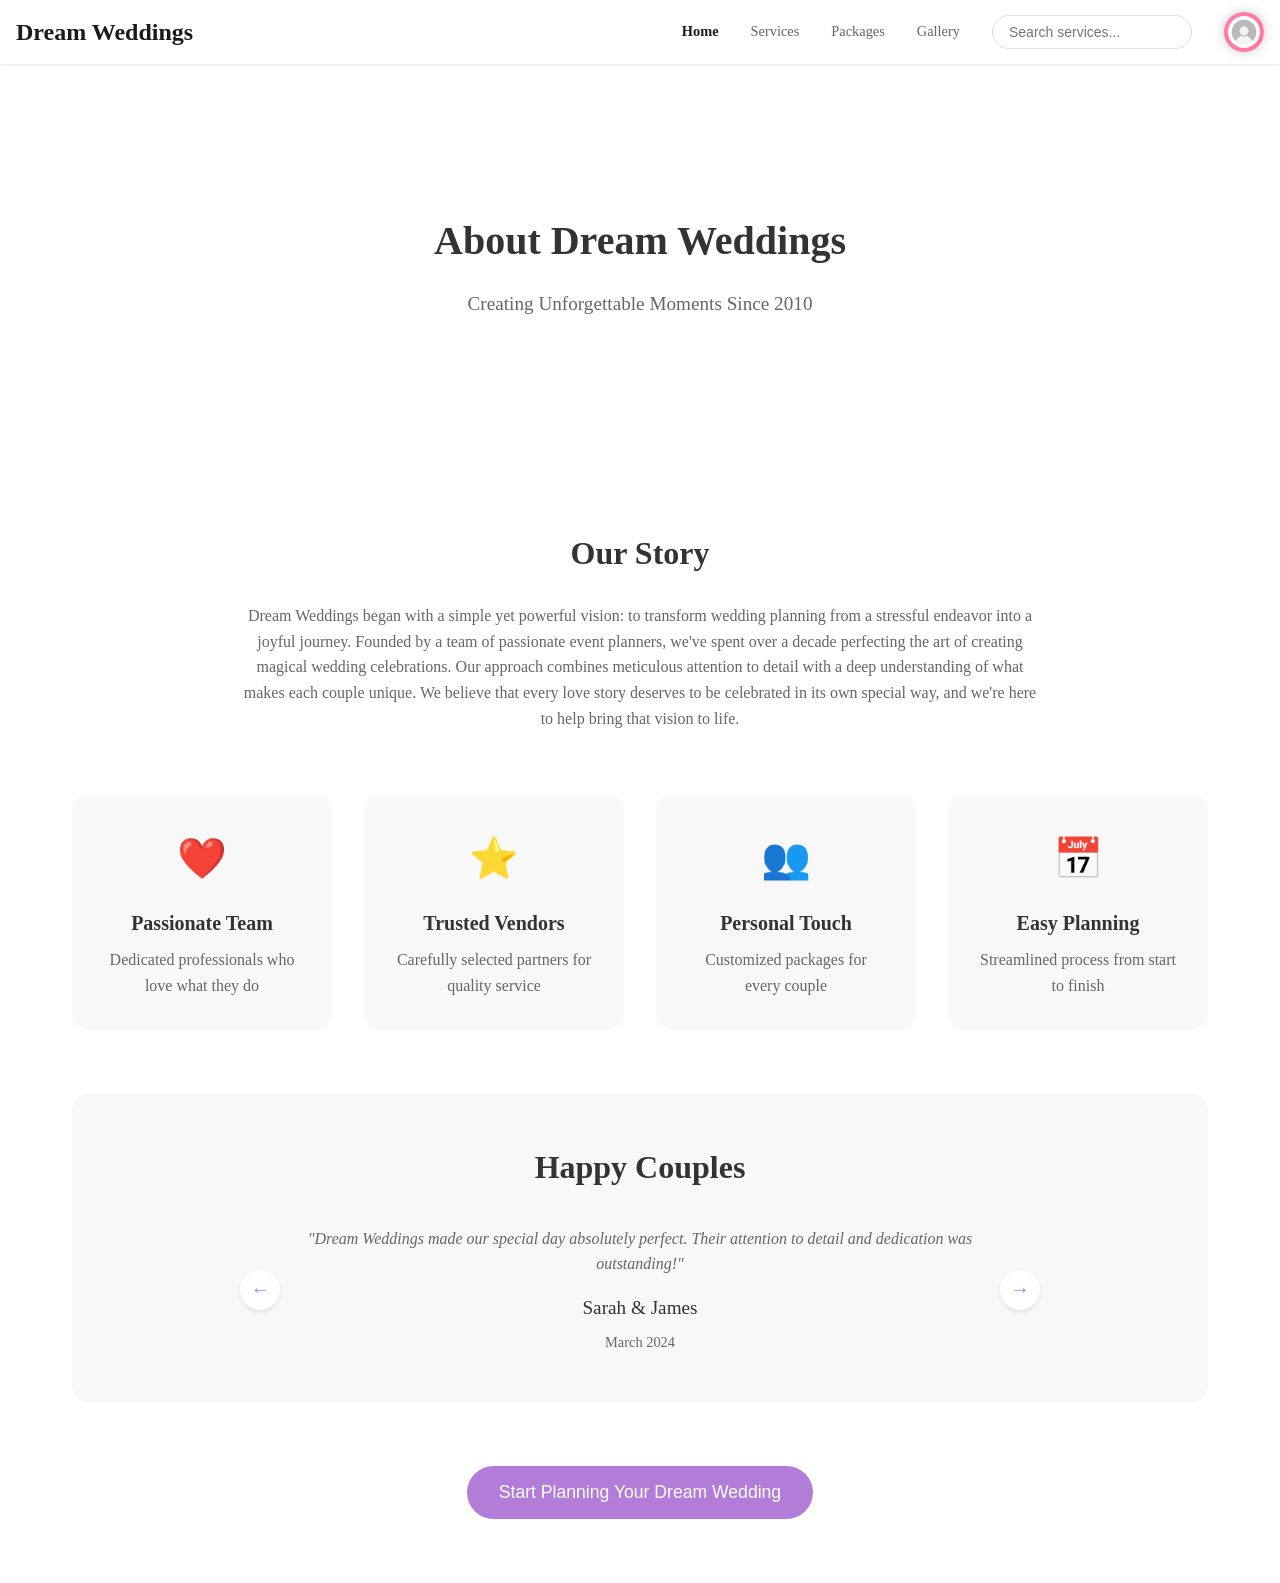
==== CGP/target/CGP-1.0-SNAPSHOT/footer/Aboutus.html @ bc4eb25f "add footer add new pages for footer part." ====
<!DOCTYPE html>
<html lang="en">
    <head>
        <meta charset="UTF-8" />
        <meta name="viewport" content="width=device-width, initial-scale=1.0" />
        <title>About Us - Dream Weddings</title>
        <link rel="stylesheet" href="about.css">
    </head>
    <body>
        <nav class="navbar">
            <div class="nav-container">
                <h1 class="logo">Dream Weddings</h1>
                <div class="nav-links">
                    <a href="../index.html" class="nav-link active">Home</a>
                    <a href="#services" class="nav-link">Services</a>
                    <a href="../packages.html" class="nav-link">Packages</a>
                    <a href="#" class="nav-link">Gallery</a>
                    <div class="search-container">
                        <input type="text" placeholder="Search services..." class="search-input">
                        <i class="lucide lucide-search search-icon"></i>
                    </div>
                    <div class="profile-icon">
                        <img src="[data-uri]" alt="Profile" class="profile-image">
                    </div>
                </div>
            </div>
        </nav>
        <div class="container">
            <!-- Hero Banner -->
            <div class="hero-banner">
                <div class="hero-content">
                    <h1>About Dream Weddings</h1>
                    <p>Creating Unforgettable Moments Since 2010</p>
                </div>
            </div>

            <!-- Our Story Section -->
            <div class="main-content">
                <div class="story-section">
                    <h2>Our Story</h2>
                    <p>
                        Dream Weddings began with a simple yet powerful vision: to transform wedding planning from a stressful endeavor into a joyful journey. Founded by a team of passionate event planners, we've spent over a decade perfecting the art of creating magical wedding celebrations. Our approach combines meticulous attention to detail with a deep understanding of what makes each couple unique. We believe that every love story deserves to be celebrated in its own special way, and we're here to help bring that vision to life.
                    </p>
                </div>

                <!-- Why Choose Us Section -->
                <div class="features-grid">
                    <div class="feature-card">
                        <div class="icon">❤️</div>
                        <h3>Passionate Team</h3>
                        <p>Dedicated professionals who love what they do</p>
                    </div>
                    <div class="feature-card">
                        <div class="icon">⭐</div>
                        <h3>Trusted Vendors</h3>
                        <p>Carefully selected partners for quality service</p>
                    </div>
                    <div class="feature-card">
                        <div class="icon">👥</div>
                        <h3>Personal Touch</h3>
                        <p>Customized packages for every couple</p>
                    </div>
                    <div class="feature-card">
                        <div class="icon">📅</div>
                        <h3>Easy Planning</h3>
                        <p>Streamlined process from start to finish</p>
                    </div>
                </div>

                <!-- Testimonials Section -->
                <div class="testimonials-section">
                    <h2>Happy Couples</h2>
                    <div class="testimonial-slider">
                        <button id="prevButton" class="slider-button prev">←</button>
                        <div id="testimonialContent" class="testimonial-content">
                            <!-- Testimonial content will be inserted here by JavaScript -->
                        </div>
                        <button id="nextButton" class="slider-button next">→</button>
                    </div>
                </div>

                <!-- CTA Section -->
                <div class="cta-section">
                    <button class="cta-button">
                        Start Planning Your Dream Wedding
                    </button>
                </div>
            </div>
        </div>
        <script src="about.js"></script>
    </body>
</html>
---- CGP/target/CGP-1.0-SNAPSHOT/footer/about.css ----
/* Reset and base styles */
* {
    margin: 0;
    padding: 0;
    box-sizing: border-box;
}

body {
    font-family: 'Georgia', serif;
    line-height: 1.6;
    color: #333;
    background: white;
}

.container {
    min-height: 100vh;
}
/* Navigation */
.navbar {
    background-color: white;
    box-shadow: 0 1px 3px rgba(0, 0, 0, 0.1);
    position: sticky;
    top: 0;
    z-index: 1000;
}

.nav-container {
    max-width: 1280px;
    margin: 0 auto;
    padding: 0 1rem;
    height: 4rem;
    display: flex;
    justify-content: space-between;
    align-items: center;
}

.logo {
    font-family: serif;
    font-size: 1.5rem;
    color: #1a1a1a;
}

.nav-links {
    display: flex;
    align-items: center;
    gap: 2rem;
}

.nav-link {
    color: #666;
    text-decoration: none;
    transition: color 0.2s;
    font-size: 0.9rem;
}

.nav-link:hover, .nav-link.active {
    color: #1a1a1a;
}

.nav-link.active {
    font-weight: 600;
}

.search-container {
    position: relative;
}

.search-input {
    padding: 0.5rem 2.5rem 0.5rem 1rem;
    border: 1px solid #ddd;
    border-radius: 9999px;
    font-size: 0.875rem;
    outline: none;
    transition: all 0.2s;
    width: 200px;
}

.search-input:focus {
    border-color: #9333ea;
    box-shadow: 0 0 0 2px rgba(147, 51, 234, 0.2);
}

.search-icon {
    position: absolute;
    right: 0.75rem;
    top: 50%;
    transform: translateY(-50%);
    color: #666;
    width: 1rem;
    height: 1rem;
}

.profile-icon {
    width: 2.5rem;
    height: 2.5rem;
    border-radius: 50%;
    overflow: hidden;
    border: 2px solid transparent; /* Transparent border to allow gradient */
    background: linear-gradient(135deg, #ff7eb3, #ff758c); /* Gradient border */
    padding: 2px; /* Space for the border effect */
    box-shadow: 0 0 12px rgba(0, 0, 0, 0.2); /* Soft shadow */
    position: relative;
    transition: transform 0.2s ease, box-shadow 0.2s ease;
}

.profile-icon::before {
    content: "";
    position: absolute;
    top: 0;
    left: 0;
    right: 0;
    bottom: 0;
    border-radius: 50%;
    background: rgba(0, 0, 0, 0.1); /* Soft overlay effect */
    opacity: 0;
    transition: opacity 0.2s ease;
}

.profile-image {
    width: 100%;
    height: 100%;
    object-fit: cover;
    border-radius: 50%;
}

/* Hover Effects */
.profile-icon:hover {
    transform: scale(1.1) rotate(3deg); /* Slight enlarge and rotation */
    box-shadow: 0 0 16px rgba(0, 0, 0, 0.3);
}

.profile-icon:hover::before {
    opacity: 1; /* Show overlay on hover */
}

/* Hero Banner */
.hero-banner {
    height: 400px;
    background-image: linear-gradient(rgba(255, 255, 255, 0.8), rgba(255, 255, 255, 0.8)),
        url('https://images.unsplash.com/photo-1519225421980-715cb0215aed?ixlib=rb-1.2.1&auto=format&fit=crop&w=2000&q=80');
    background-size: cover;
    background-position: center;
    display: flex;
    align-items: center;
    justify-content: center;
}

.hero-content {
    text-align: center;
}

.hero-content h1 {
    font-size: 2.5rem;
    margin-bottom: 1rem;
    color: #333;
}

.hero-content p {
    font-size: 1.2rem;
    color: #666;
}

/* Main Content */
.main-content {
    max-width: 1200px;
    margin: 0 auto;
    padding: 4rem 2rem;
}

/* Story Section */
.story-section {
    text-align: center;
    margin-bottom: 4rem;
}

.story-section h2 {
    font-size: 2rem;
    margin-bottom: 1.5rem;
    color: #333;
}

.story-section p {
    color: #666;
    max-width: 800px;
    margin: 0 auto;
}

/* Features Grid */
.features-grid {
    display: grid;
    grid-template-columns: repeat(auto-fit, minmax(250px, 1fr));
    gap: 2rem;
    margin-bottom: 4rem;
}

.feature-card {
    background: #f8f8f8;
    padding: 2rem;
    border-radius: 1rem;
    text-align: center;
    transition: box-shadow 0.3s ease;
}

.feature-card:hover {
    box-shadow: 0 10px 15px -3px rgba(0, 0, 0, 0.1);
}

.feature-card .icon {
    font-size: 2.5rem;
    margin-bottom: 1rem;
}

.feature-card h3 {
    font-size: 1.25rem;
    margin-bottom: 0.5rem;
    color: #333;
}

.feature-card p {
    color: #666;
}

/* Testimonials Section */
.testimonials-section {
    background: #f8f8f8;
    padding: 3rem;
    border-radius: 1rem;
    margin-bottom: 4rem;
}

.testimonials-section h2 {
    text-align: center;
    font-size: 2rem;
    margin-bottom: 2rem;
}

.testimonial-slider {
    position: relative;
    max-width: 800px;
    margin: 0 auto;
}

.testimonial-content {
    text-align: center;
    padding: 0 4rem;
}

.slider-button {
    position: absolute;
    top: 50%;
    transform: translateY(-50%);
    background: white;
    border: none;
    width: 40px;
    height: 40px;
    border-radius: 50%;
    cursor: pointer;
    box-shadow: 0 2px 4px rgba(0, 0, 0, 0.1);
    font-size: 1.2rem;
    color: #B37CD9;
}

.slider-button:hover {
    background: #f0f0f0;
}

.slider-button.prev {
    left: 0;
}

.slider-button.next {
    right: 0;
}

/* CTA Section */
.cta-section {
    text-align: center;
}

.cta-button {
    background: #B37CD9;
    color: white;
    border: none;
    padding: 1rem 2rem;
    border-radius: 2rem;
    font-size: 1.1rem;
    cursor: pointer;
    transition: background-color 0.3s ease;
}

.cta-button:hover {
    background: #9B5EC1;
}

/* Responsive Design */
@media (max-width: 768px) {
    .hero-content h1 {
        font-size: 2rem;
    }

    .main-content {
        padding: 2rem 1rem;
    }

    .testimonial-content {
        padding: 0 3rem;
    }
}
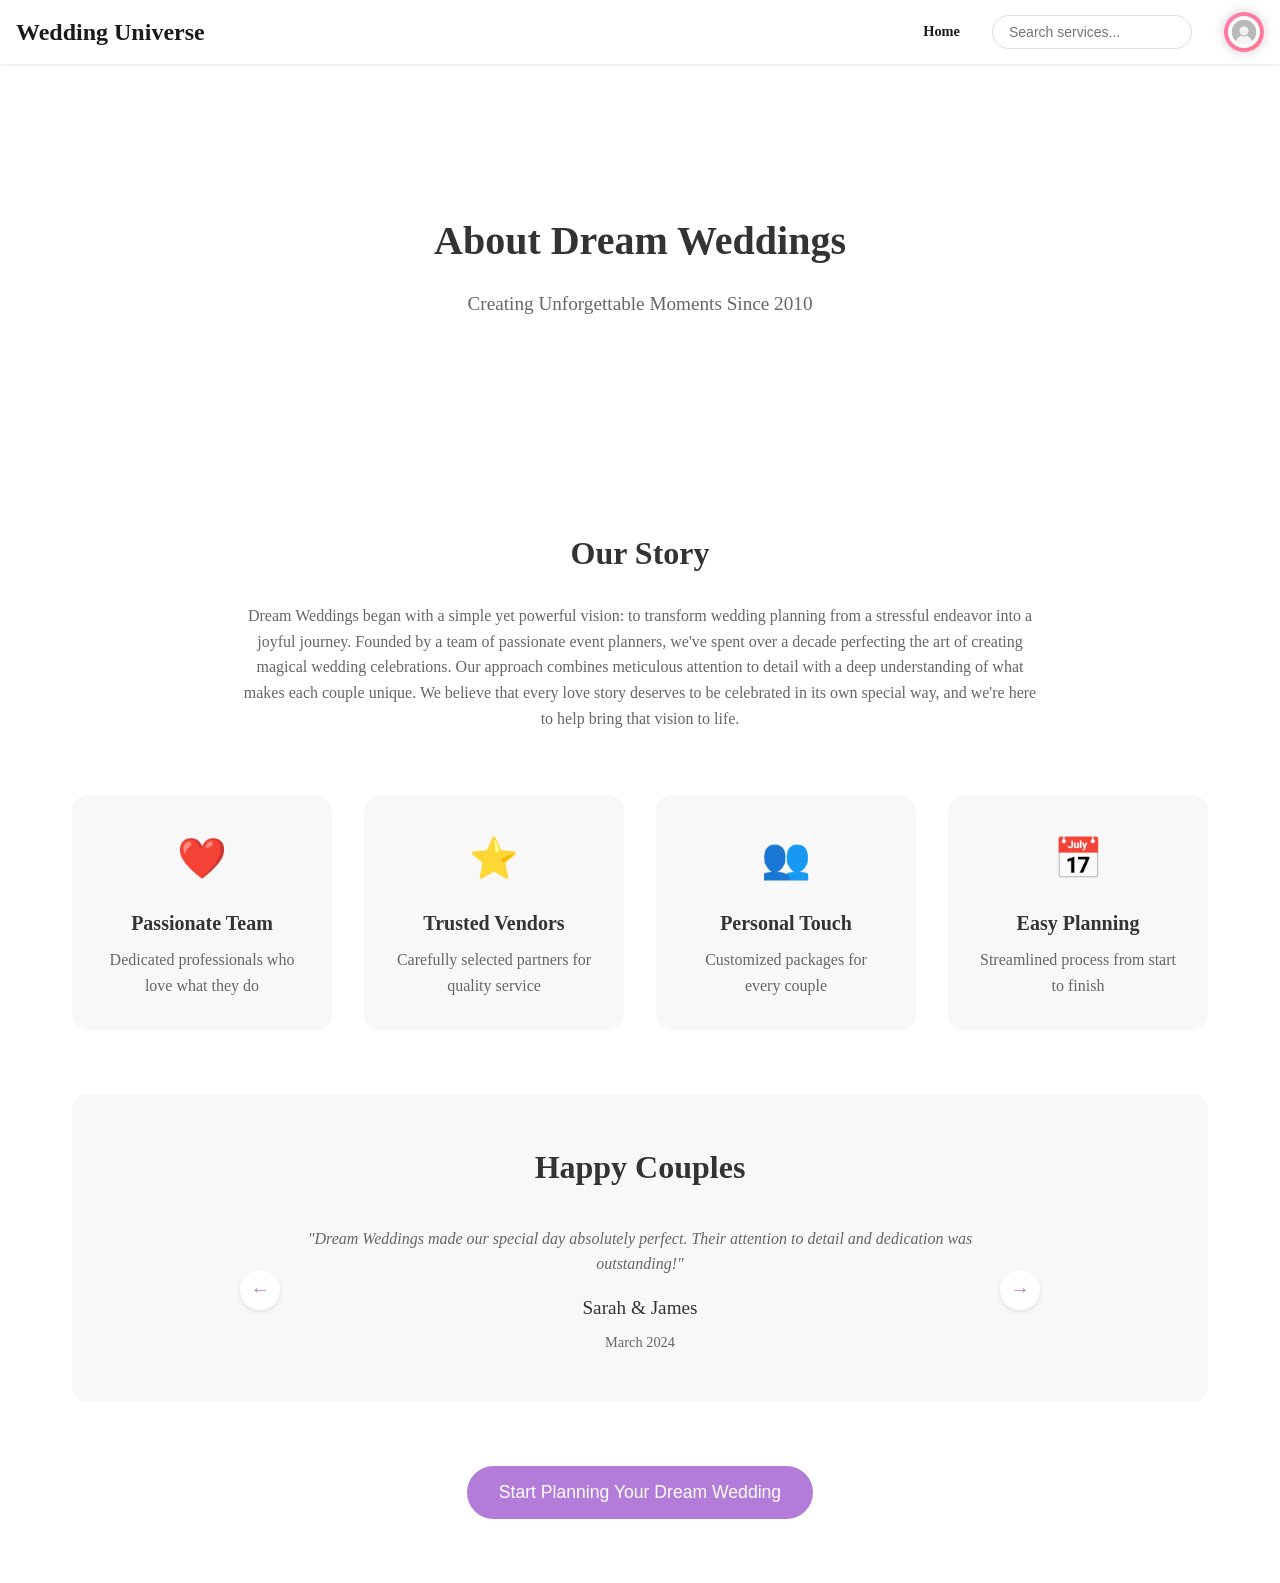
==== commit 4e0efddb: "create website create wedding universe wesite with jsp, html, css and sql" ====
--- a/CGP/target/CGP-1.0-SNAPSHOT/footer/Aboutus.html
+++ b/CGP/target/CGP-1.0-SNAPSHOT/footer/Aboutus.html
@@ -9,12 +9,9 @@
     <body>
         <nav class="navbar">
             <div class="nav-container">
-                <h1 class="logo">Dream Weddings</h1>
+                <h1 class="logo">Wedding Universe</h1>
                 <div class="nav-links">
-                    <a href="../index.html" class="nav-link active">Home</a>
-                    <a href="#services" class="nav-link">Services</a>
-                    <a href="../packages.html" class="nav-link">Packages</a>
-                    <a href="#" class="nav-link">Gallery</a>
+                    <a href="../index.jsp" class="nav-link active">Home</a>
                     <div class="search-container">
                         <input type="text" placeholder="Search services..." class="search-input">
                         <i class="lucide lucide-search search-icon"></i>
